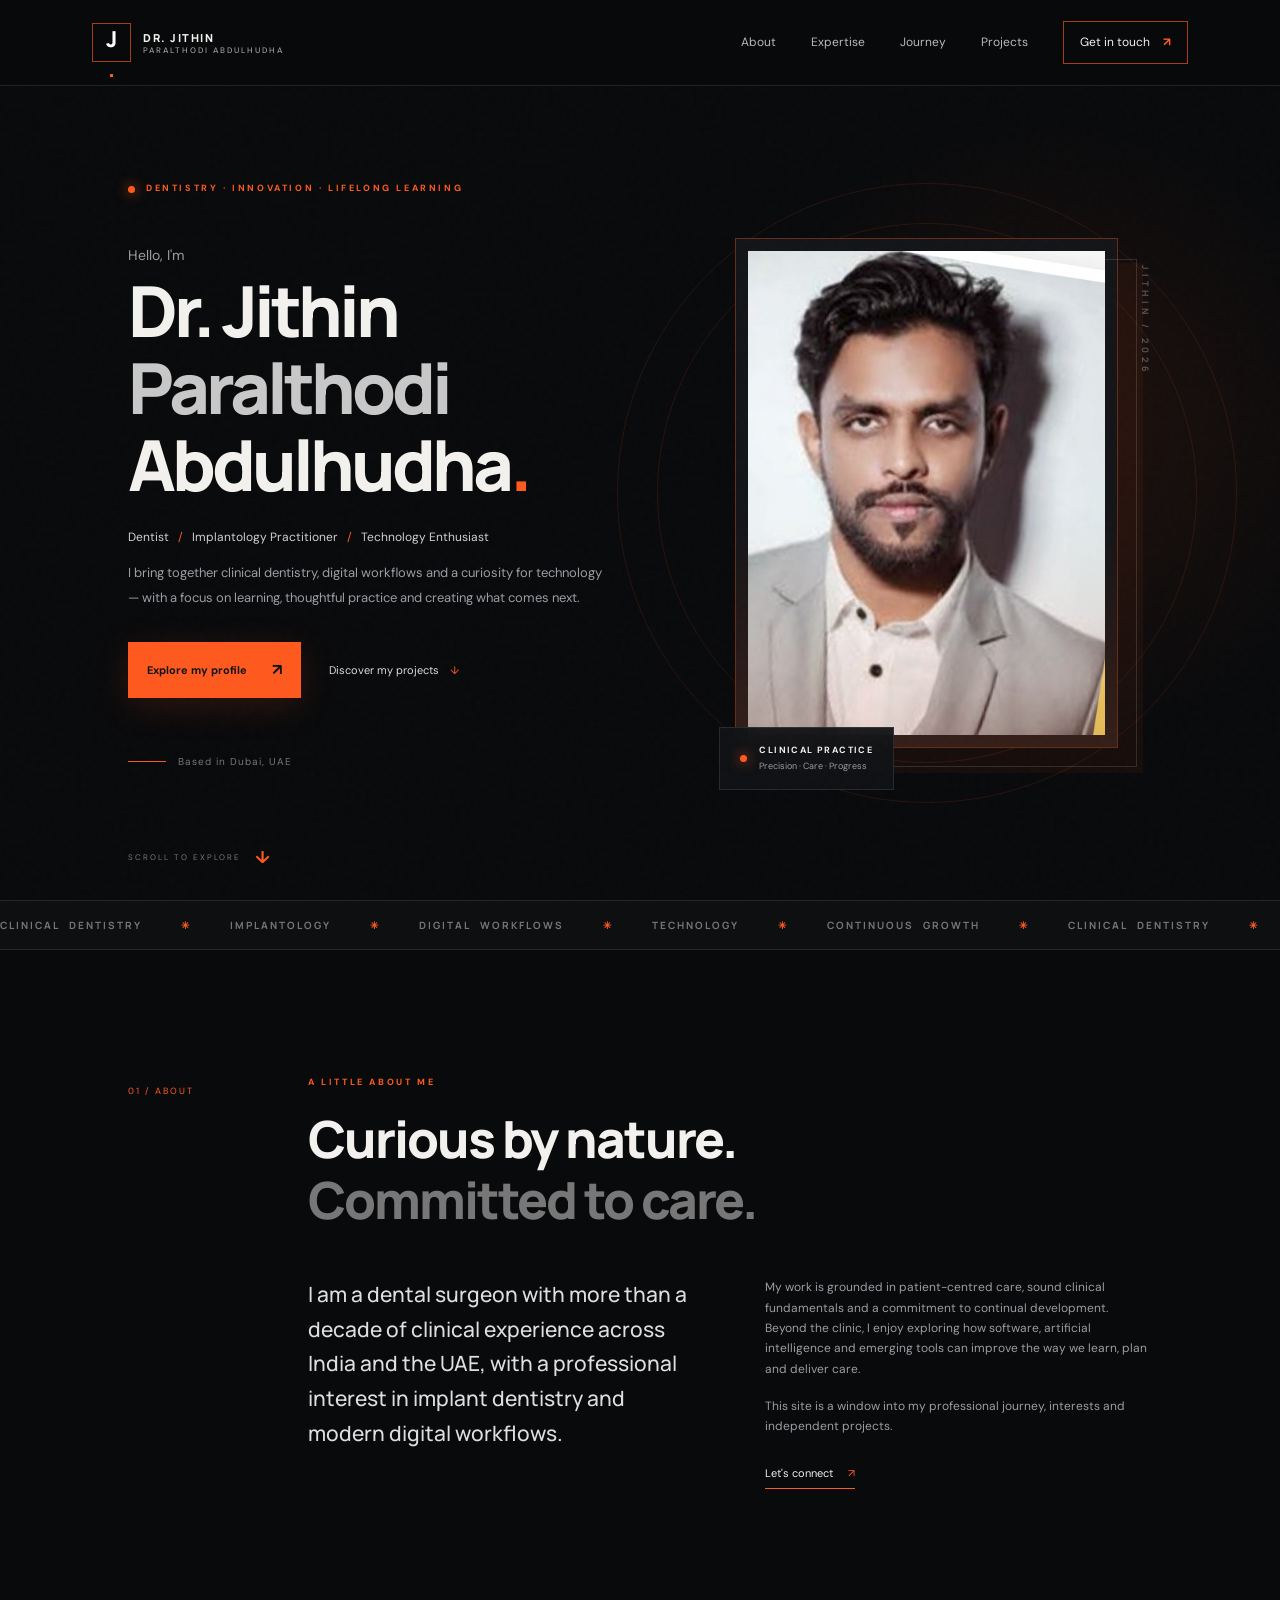
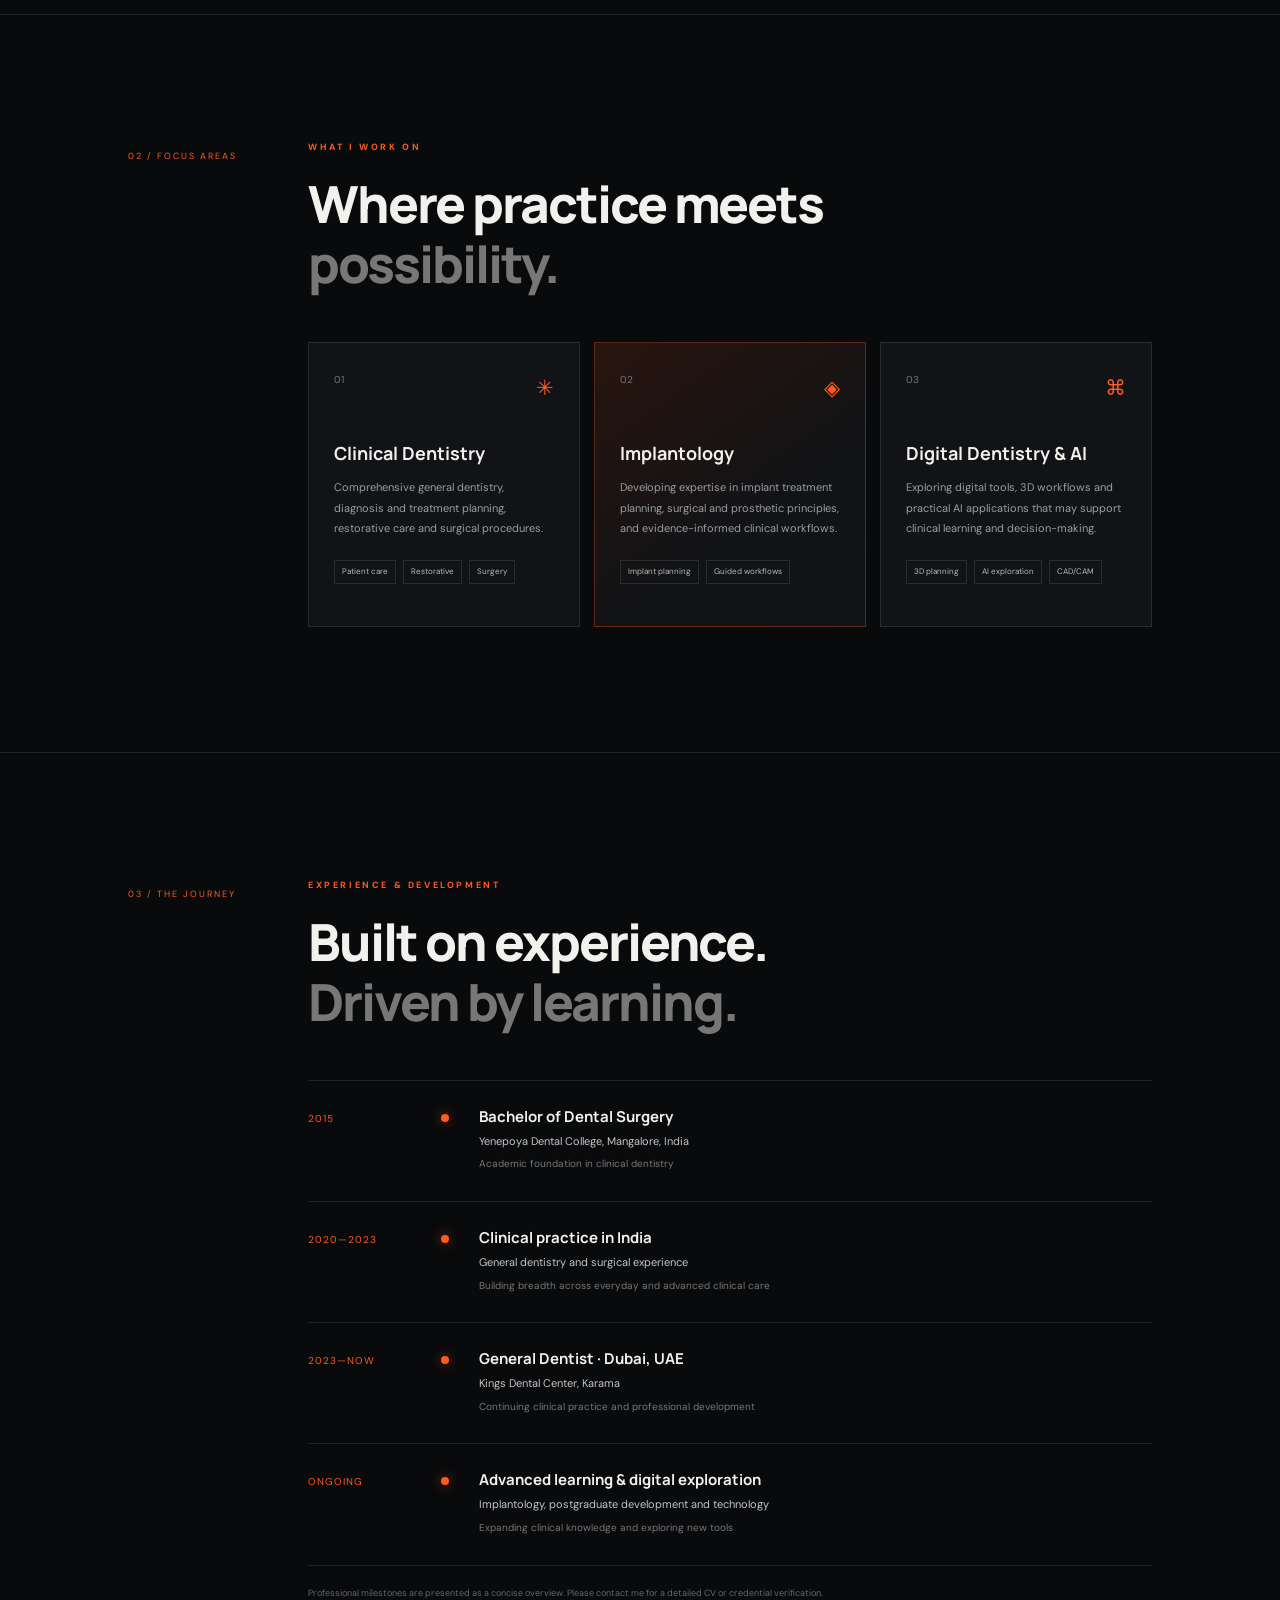
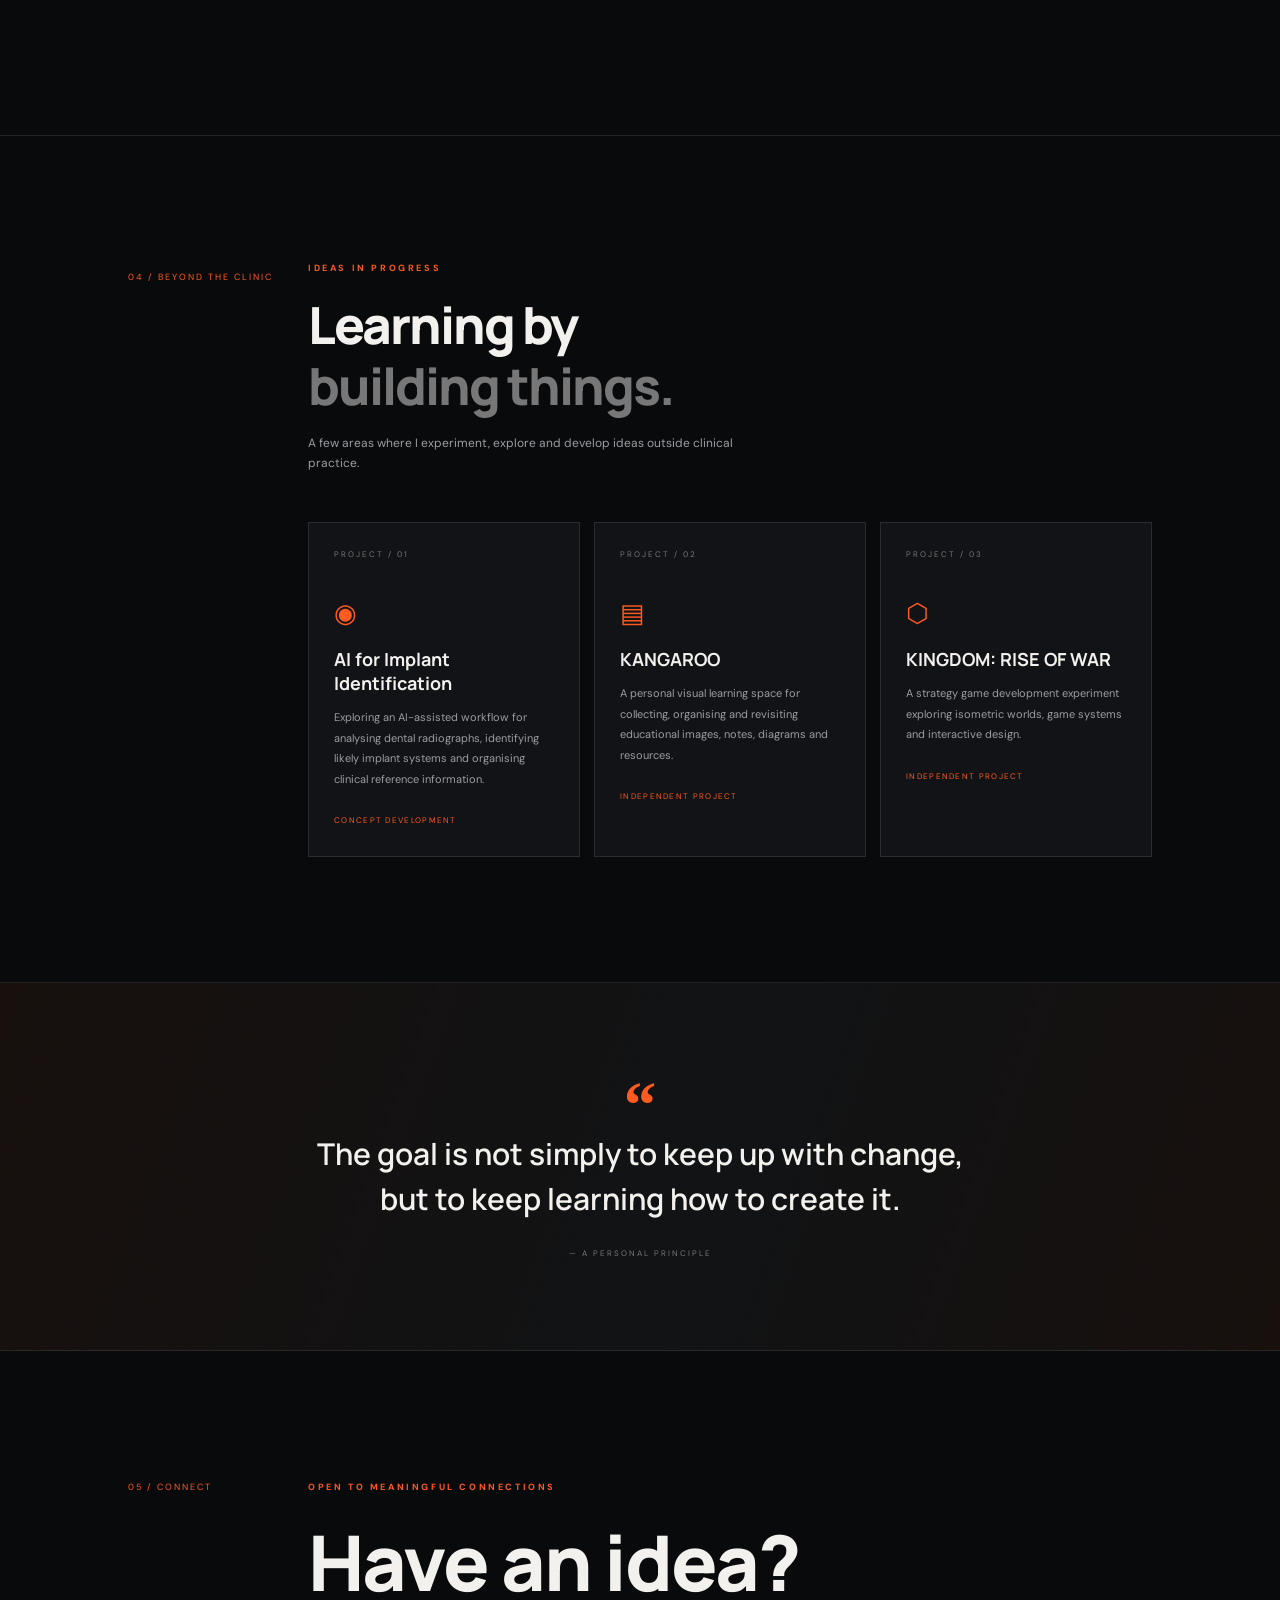
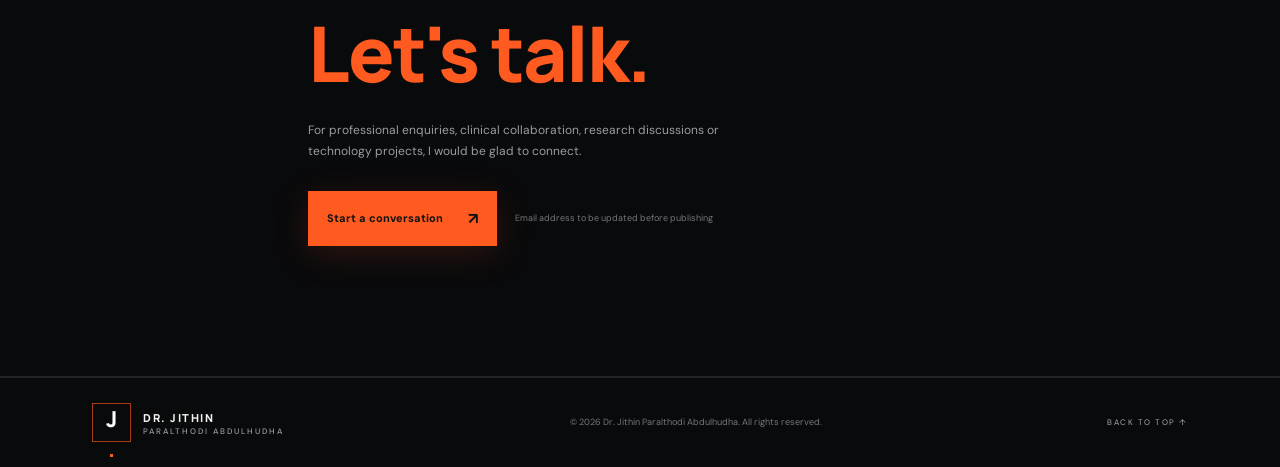
==== index.html @ 70eec8c8 "Initial DR J website" ====
<!doctype html>
<html lang="en">
<head>
  <meta charset="utf-8"><meta name="viewport" content="width=device-width, initial-scale=1">
  <meta name="theme-color" content="#090a0c">
  <meta name="description" content="The personal website of Dr. Jithin Paralthodi Abdulhudha — dentist, implantology practitioner and technology enthusiast.">
  <meta property="og:title" content="Dr. Jithin Paralthodi Abdulhudha">
  <meta property="og:description" content="Dentistry. Implantology. Technology. Continuous growth.">
  <meta property="og:type" content="website">
  <title>Dr. Jithin Paralthodi Abdulhudha | Dentist & Implantology</title>
  <link rel="icon" type="image/svg+xml" href="assets/favicon.svg">
  <link rel="preconnect" href="https://fonts.googleapis.com"><link rel="preconnect" href="https://fonts.gstatic.com" crossorigin>
  <link href="https://fonts.googleapis.com/css2?family=DM+Sans:wght@400;500;600;700&family=Manrope:wght@400;500;600;700;800&display=swap" rel="stylesheet">
  <link rel="stylesheet" href="styles.css">
</head>
<body>
  <div class="noise" aria-hidden="true"></div>
  <header class="site-header">
    <a class="brand" href="#home" aria-label="Dr Jithin home"><span class="brand-mark">J<span>.</span></span><span class="brand-name">DR. JITHIN <small>PARALTHODI ABDULHUDHA</small></span></a>
    <button class="menu-toggle" aria-label="Open navigation" aria-expanded="false"><span></span><span></span></button>
    <nav class="nav" aria-label="Main navigation">
      <a href="#about">About</a><a href="#expertise">Expertise</a><a href="#journey">Journey</a><a href="#projects">Projects</a><a class="nav-cta" href="#contact">Get in touch <b>↗</b></a>
    </nav>
  </header>
  <main>
    <section class="hero section-wrap" id="home">
      <div class="hero-copy">
        <div class="eyebrow"><span class="pulse"></span> DENTISTRY · INNOVATION · LIFELONG LEARNING</div>
        <p class="hero-kicker">Hello, I'm</p>
        <h1>Dr. Jithin<br><span>Paralthodi</span><br>Abdulhudha<span class="orange">.</span></h1>
        <p class="hero-role">Dentist <i>/</i> Implantology Practitioner <i>/</i> Technology Enthusiast</p>
        <p class="hero-intro">I bring together clinical dentistry, digital workflows and a curiosity for technology — with a focus on learning, thoughtful practice and creating what comes next.</p>
        <div class="hero-actions"><a class="button button-primary" href="#about">Explore my profile <span>↗</span></a><a class="text-link" href="#projects">Discover my projects <span>↓</span></a></div>
        <div class="hero-note"><span class="note-line"></span><span>Based in Dubai, UAE</span></div>
      </div>
      <div class="hero-visual">
        <div class="portrait-frame"><div class="portrait-glow"></div><img src="assets/dr-jithin-portrait.jpg" alt="Portrait of Dr. Jithin Paralthodi Abdulhudha" class="portrait"></div>
        <div class="portrait-label"><span class="label-dot"></span><div><strong>CLINICAL PRACTICE</strong><small>Precision · Care · Progress</small></div></div>
        <div class="vertical-word">JITHIN / 2026</div>
        <div class="orbit orbit-one"></div><div class="orbit orbit-two"></div>
      </div>
      <a class="scroll-cue" href="#about"><span>SCROLL TO EXPLORE</span><b>↓</b></a>
    </section>
    <div class="ticker" aria-hidden="true"><div>CLINICAL DENTISTRY <span>✳</span> IMPLANTOLOGY <span>✳</span> DIGITAL WORKFLOWS <span>✳</span> TECHNOLOGY <span>✳</span> CONTINUOUS GROWTH <span>✳</span> CLINICAL DENTISTRY <span>✳</span> IMPLANTOLOGY <span>✳</span></div></div>
    <section class="section section-wrap about" id="about">
      <div class="section-index">01 / ABOUT</div><div class="section-content">
        <div class="section-heading"><p class="eyebrow">A LITTLE ABOUT ME</p><h2>Curious by nature.<br><span>Committed to care.</span></h2></div>
        <div class="about-grid"><p class="lead">I am a dental surgeon with more than a decade of clinical experience across India and the UAE, with a professional interest in implant dentistry and modern digital workflows.</p><div class="about-detail"><p>My work is grounded in patient-centred care, sound clinical fundamentals and a commitment to continual development. Beyond the clinic, I enjoy exploring how software, artificial intelligence and emerging tools can improve the way we learn, plan and deliver care.</p><p>This site is a window into my professional journey, interests and independent projects.</p><a class="inline-link" href="#contact">Let's connect <span>↗</span></a></div></div>
      </div>
    </section>
    <section class="section section-wrap expertise" id="expertise">
      <div class="section-index">02 / FOCUS AREAS</div><div class="section-content"><div class="section-heading"><p class="eyebrow">WHAT I WORK ON</p><h2>Where practice meets<br><span>possibility.</span></h2></div>
        <div class="focus-grid">
          <article class="focus-card"><div class="card-top"><span>01</span><span class="card-icon">✳</span></div><h3>Clinical Dentistry</h3><p>Comprehensive general dentistry, diagnosis and treatment planning, restorative care and surgical procedures.</p><div class="card-tags"><span>Patient care</span><span>Restorative</span><span>Surgery</span></div></article>
          <article class="focus-card featured"><div class="card-top"><span>02</span><span class="card-icon">◈</span></div><h3>Implantology</h3><p>Developing expertise in implant treatment planning, surgical and prosthetic principles, and evidence-informed clinical workflows.</p><div class="card-tags"><span>Implant planning</span><span>Guided workflows</span></div></article>
          <article class="focus-card"><div class="card-top"><span>03</span><span class="card-icon">⌘</span></div><h3>Digital Dentistry & AI</h3><p>Exploring digital tools, 3D workflows and practical AI applications that may support clinical learning and decision-making.</p><div class="card-tags"><span>3D planning</span><span>AI exploration</span><span>CAD/CAM</span></div></article>
        </div>
      </div>
    </section>
    <section class="section section-wrap journey" id="journey">
      <div class="section-index">03 / THE JOURNEY</div><div class="section-content"><div class="section-heading"><p class="eyebrow">EXPERIENCE & DEVELOPMENT</p><h2>Built on experience.<br><span>Driven by learning.</span></h2></div>
        <div class="timeline">
          <div class="timeline-item"><div class="timeline-year">2015</div><div class="timeline-marker"></div><div class="timeline-copy"><h3>Bachelor of Dental Surgery</h3><p>Yenepoya Dental College, Mangalore, India</p><span>Academic foundation in clinical dentistry</span></div></div>
          <div class="timeline-item"><div class="timeline-year">2020—2023</div><div class="timeline-marker"></div><div class="timeline-copy"><h3>Clinical practice in India</h3><p>General dentistry and surgical experience</p><span>Building breadth across everyday and advanced clinical care</span></div></div>
          <div class="timeline-item"><div class="timeline-year">2023—NOW</div><div class="timeline-marker"></div><div class="timeline-copy"><h3>General Dentist · Dubai, UAE</h3><p>Kings Dental Center, Karama</p><span>Continuing clinical practice and professional development</span></div></div>
          <div class="timeline-item"><div class="timeline-year">ONGOING</div><div class="timeline-marker"></div><div class="timeline-copy"><h3>Advanced learning & digital exploration</h3><p>Implantology, postgraduate development and technology</p><span>Expanding clinical knowledge and exploring new tools</span></div></div>
        </div>
        <p class="timeline-note">Professional milestones are presented as a concise overview. Please contact me for a detailed CV or credential verification.</p>
      </div>
    </section>
    <section class="section section-wrap projects" id="projects">
      <div class="section-index">04 / BEYOND THE CLINIC</div><div class="section-content"><div class="section-heading"><p class="eyebrow">IDEAS IN PROGRESS</p><h2>Learning by<br><span>building things.</span></h2><p class="section-sub">A few areas where I experiment, explore and develop ideas outside clinical practice.</p></div>
        <div class="project-grid">
          <article class="project-card"><div class="project-number">PROJECT / 01</div><div class="project-symbol">◉</div><h3>AI for Implant Identification</h3><p>Exploring an AI-assisted workflow for analysing dental radiographs, identifying likely implant systems and organising clinical reference information.</p><span class="status">CONCEPT DEVELOPMENT</span></article>
          <article class="project-card"><div class="project-number">PROJECT / 02</div><div class="project-symbol">▤</div><h3>KANGAROO</h3><p>A personal visual learning space for collecting, organising and revisiting educational images, notes, diagrams and resources.</p><span class="status">INDEPENDENT PROJECT</span></article>
          <article class="project-card"><div class="project-number">PROJECT / 03</div><div class="project-symbol">⬡</div><h3>KINGDOM: RISE OF WAR</h3><p>A strategy game development experiment exploring isometric worlds, game systems and interactive design.</p><span class="status">INDEPENDENT PROJECT</span></article>
        </div>
      </div>
    </section>
    <section class="quote-band"><div class="quote-mark">“</div><p>The goal is not simply to keep up with change,<br>but to keep learning how to create it.</p><span>— A PERSONAL PRINCIPLE</span></section>
    <section class="section section-wrap contact" id="contact"><div class="section-index">05 / CONNECT</div><div class="section-content"><p class="eyebrow">OPEN TO MEANINGFUL CONNECTIONS</p><h2>Have an idea?<br><span>Let's talk.</span></h2><p class="contact-copy">For professional enquiries, clinical collaboration, research discussions or technology projects, I would be glad to connect.</p><div class="contact-actions"><a class="button button-primary" href="mailto:hello@example.com" id="email-link">Start a conversation <span>↗</span></a><span class="contact-hint">Email address to be updated before publishing</span></div></div></section>
  </main>
  <footer class="footer"><a class="brand" href="#home"><span class="brand-mark">J<span>.</span></span><span class="brand-name">DR. JITHIN <small>PARALTHODI ABDULHUDHA</small></span></a><p>© <span id="year"></span> Dr. Jithin Paralthodi Abdulhudha. All rights reserved.</p><a class="back-top" href="#home">BACK TO TOP ↑</a></footer>
  <script src="script.js"></script>
</body></html>
---- styles.css ----
:root{--bg:#090a0c;--panel:#111316;--panel2:#15181c;--text:#f3f1ed;--muted:#9b9da2;--orange:#ff5a1f;--orange2:#ff7a32;--line:rgba(255,255,255,.10);--font:'DM Sans',sans-serif;--display:'Manrope',sans-serif}*{box-sizing:border-box}html{scroll-behavior:smooth;scroll-padding-top:90px}body{margin:0;background:var(--bg);color:var(--text);font-family:var(--font);font-size:15px;line-height:1.7;overflow-x:hidden}.noise{position:fixed;inset:0;pointer-events:none;z-index:10;opacity:.035;background-image:url("data:image/svg+xml,%3Csvg viewBox='0 0 180 180' xmlns='http://www.w3.org/2000/svg'%3E%3Cfilter id='n'%3E%3CfeTurbulence type='fractalNoise' baseFrequency='.9' numOctaves='3' stitchTiles='stitch'/%3E%3C/filter%3E%3Crect width='100%25' height='100%25' filter='url(%23n)' opacity='.5'/%3E%3C/svg%3E")}.site-header{height:86px;display:flex;align-items:center;justify-content:space-between;padding:0 7.2%;border-bottom:1px solid var(--line);position:sticky;top:0;z-index:20;background:rgba(9,10,12,.88);backdrop-filter:blur(18px)}.brand{display:flex;align-items:center;gap:12px;text-decoration:none;color:var(--text)}.brand-mark{width:39px;height:39px;border:1px solid rgba(255,90,31,.65);display:grid;place-items:center;font:800 22px var(--display);color:#fff}.brand-mark span{color:var(--orange)}.brand-name{font:800 11px var(--display);letter-spacing:1.5px;line-height:1.4}.brand-name small{display:block;color:var(--muted);font:500 8px var(--font);letter-spacing:2px}.nav{display:flex;align-items:center;gap:35px}.nav a{color:#b9b9bb;text-decoration:none;font-size:12px;transition:.25s}.nav a:hover{color:var(--orange)}.nav .nav-cta{color:var(--text);border:1px solid rgba(255,90,31,.65);padding:10px 16px}.nav-cta b{color:var(--orange);margin-left:10px}.menu-toggle{display:none;background:none;border:0}.section-wrap{padding-left:10%;padding-right:10%}.hero{min-height:720px;height:calc(100vh - 86px);max-height:900px;display:grid;grid-template-columns:1.12fr .88fr;align-items:center;position:relative;overflow:hidden}.hero:before{content:"";position:absolute;width:650px;height:650px;border-radius:50%;background:radial-gradient(circle,rgba(255,90,31,.095),transparent 68%);right:-100px;top:20px;pointer-events:none}.hero-copy{position:relative;z-index:2;padding:50px 0 85px}.eyebrow{font-size:9px;letter-spacing:2.6px;color:var(--orange);font-weight:700}.hero .eyebrow{display:flex;align-items:center;gap:11px}.pulse,.label-dot{width:7px;height:7px;border-radius:50%;background:var(--orange);box-shadow:0 0 13px var(--orange)}.hero-kicker{font-size:14px;color:var(--muted);margin:47px 0 5px}.hero h1{font:800 clamp(43px,5.5vw,76px)/1.09 var(--display);letter-spacing:-4px;margin:0}.hero h1>span:not(.orange){color:#c8c8c8}.orange{color:var(--orange)}.hero-role{font-size:12px;color:#d1d1d1;margin:24px 0 14px}.hero-role i{font-style:normal;color:var(--orange);padding:0 6px}.hero-intro{color:var(--muted);max-width:475px;font-size:13px;line-height:1.9}.hero-actions{display:flex;align-items:center;gap:28px;margin-top:32px}.button{display:inline-flex;align-items:center;gap:25px;padding:14px 19px;text-decoration:none;font-size:11px;font-weight:700;transition:.25s}.button-primary{background:var(--orange);color:#111;box-shadow:0 8px 35px rgba(255,90,31,.15)}.button-primary:hover{background:#ff7848;transform:translateY(-3px);box-shadow:0 12px 40px rgba(255,90,31,.25)}.button span{font-size:16px}.text-link{color:#ddd;text-decoration:none;font-size:11px}.text-link span{color:var(--orange);margin-left:8px}.hero-note{display:flex;align-items:center;gap:12px;margin-top:55px;color:#777;font-size:10px;letter-spacing:1px}.note-line{width:38px;height:1px;background:var(--orange)}.hero-visual{height:100%;min-height:600px;display:flex;align-items:center;justify-content:center;position:relative}.portrait-frame{width:min(390px,85%);height:510px;position:relative;z-index:1;border:1px solid rgba(255,90,31,.35);padding:12px;background:#141518;box-shadow:25px 25px 0 rgba(255,90,31,.06)}.portrait-frame:before{content:"";position:absolute;inset:20px -20px -20px 20px;border:1px solid rgba(255,255,255,.13);z-index:-1}.portrait-glow{position:absolute;inset:0;background:linear-gradient(180deg,transparent 55%,rgba(255,90,31,.14));z-index:1;pointer-events:none}.portrait{width:100%;height:100%;object-fit:cover;object-position:center 28%;filter:saturate(.78) contrast(1.04)}.portrait-label{position:absolute;bottom:110px;left:4%;z-index:3;display:flex;gap:12px;align-items:center;padding:15px 20px;background:rgba(17,19,22,.93);border:1px solid var(--line);backdrop-filter:blur(10px)}.portrait-label strong,.portrait-label small{display:block}.portrait-label strong{font-size:9px;letter-spacing:1.4px}.portrait-label small{font-size:9px;color:var(--muted)}.vertical-word{position:absolute;right:0;top:22%;writing-mode:vertical-rl;color:#555;font:700 9px var(--display);letter-spacing:4px}.orbit{position:absolute;border:1px solid rgba(255,90,31,.12);border-radius:50%;pointer-events:none}.orbit-one{width:540px;height:540px}.orbit-two{width:620px;height:620px}.scroll-cue{position:absolute;bottom:28px;left:10%;display:flex;align-items:center;gap:14px;text-decoration:none;color:#777;font-size:8px;letter-spacing:2px}.scroll-cue b{color:var(--orange);font-size:17px}.ticker{overflow:hidden;border-top:1px solid var(--line);border-bottom:1px solid var(--line);padding:17px 0;background:#0d0f11;white-space:nowrap}.ticker div{font:700 10px var(--display);letter-spacing:2px;color:#777;word-spacing:5px;animation:marquee 34s linear infinite}.ticker span{color:var(--orange);padding:0 30px}@keyframes marquee{to{transform:translateX(-25%)}}.section{display:grid;grid-template-columns:180px 1fr;padding-top:125px;padding-bottom:125px;border-bottom:1px solid var(--line)}.section-index{font-size:9px;letter-spacing:2px;color:var(--orange);padding-top:9px}.section-heading{margin-bottom:48px}.section-heading .eyebrow{margin:0 0 18px}.section-heading h2,.contact h2{font:800 clamp(34px,4vw,54px)/1.18 var(--display);letter-spacing:-2px;margin:0}.section-heading h2 span,.contact h2 span{color:#777}.about-grid{display:grid;grid-template-columns:1fr 1fr;gap:70px}.lead{font:500 21px/1.65 var(--display);color:#dedede;margin:0;max-width:480px}.about-detail p{color:var(--muted);font-size:12px;margin:0 0 17px}.inline-link{display:inline-block;color:var(--text);text-decoration:none;font-size:11px;margin-top:10px;border-bottom:1px solid var(--orange);padding-bottom:5px}.inline-link span{color:var(--orange);margin-left:12px}.focus-grid{display:grid;grid-template-columns:repeat(3,1fr);gap:14px}.focus-card{padding:28px 25px 25px;background:var(--panel);border:1px solid var(--line);min-height:285px;transition:.3s}.focus-card:hover,.project-card:hover{transform:translateY(-6px);border-color:rgba(255,90,31,.5)}.focus-card.featured{background:linear-gradient(145deg,rgba(255,90,31,.13),var(--panel) 62%);border-color:rgba(255,90,31,.3)}.card-top{display:flex;justify-content:space-between;color:#74777c;font-size:10px}.card-icon{color:var(--orange);font-size:21px}.focus-card h3,.project-card h3{font:700 18px var(--display);margin:35px 0 12px}.focus-card p,.project-card p{font-size:11px;color:var(--muted);line-height:1.85}.card-tags{display:flex;flex-wrap:wrap;gap:7px;margin-top:22px}.card-tags span{font-size:8px;color:#b9b9b9;border:1px solid var(--line);padding:4px 7px}.timeline{border-top:1px solid var(--line)}.timeline-item{display:grid;grid-template-columns:115px 20px 1fr;gap:18px;padding:25px 0;border-bottom:1px solid var(--line)}.timeline-year{font-size:10px;letter-spacing:1px;color:var(--orange);padding-top:4px}.timeline-marker{width:8px;height:8px;border-radius:50%;background:var(--orange);margin-top:8px;box-shadow:0 0 12px rgba(255,90,31,.55)}.timeline-copy h3{font:700 15px var(--display);margin:0 0 5px}.timeline-copy p{font-size:11px;color:#c5c5c5;margin:0}.timeline-copy span{font-size:10px;color:#777}.timeline-note{font-size:9px;color:#666;margin-top:20px}.section-sub{font-size:12px;color:var(--muted);max-width:440px;margin-top:18px}.project-grid{display:grid;grid-template-columns:repeat(3,1fr);gap:14px}.project-card{background:var(--panel);border:1px solid var(--line);padding:25px;min-height:285px;position:relative;transition:.3s}.project-number{font-size:8px;letter-spacing:2px;color:#777}.project-symbol{font-size:26px;color:var(--orange);margin-top:30px}.project-card h3{margin:12px 0}.status{display:inline-block;color:var(--orange);font-size:8px;letter-spacing:1.3px;margin-top:14px}.quote-band{padding:85px 10%;text-align:center;background:linear-gradient(110deg,#17100d,#111315 55%,#17100d);border-bottom:1px solid var(--line)}.quote-mark{font:800 65px Georgia;color:var(--orange);height:45px}.quote-band p{font:600 clamp(20px,3vw,30px)/1.5 var(--display);margin:18px 0}.quote-band span{font-size:8px;letter-spacing:2px;color:#777}.contact{padding-top:120px;padding-bottom:130px}.contact h2{font-size:clamp(48px,6vw,78px);margin:22px 0}.contact h2 span{color:var(--orange)}.contact-copy{font-size:12px;color:var(--muted);max-width:430px}.contact-actions{display:flex;align-items:center;gap:18px;margin-top:30px}.contact-hint{font-size:9px;color:#777}.footer{display:flex;align-items:center;justify-content:space-between;padding:25px 7.2%;border-top:1px solid var(--line)}.footer p{font-size:9px;color:#777}.back-top{font-size:8px;letter-spacing:1.5px;color:#aaa;text-decoration:none}.back-top:hover{color:var(--orange)}.reveal{opacity:0;transform:translateY(22px);transition:opacity .7s ease,transform .7s ease}.reveal.visible{opacity:1;transform:none}
@media(max-width:900px){.site-header{padding:0 5%;height:75px}.section-wrap{padding-left:7%;padding-right:7%}.hero{height:auto;min-height:700px;grid-template-columns:1fr  .8fr}.hero h1{font-size:clamp(42px,6vw,62px)}.portrait-frame{height:430px}.portrait-label{bottom:105px;left:-5%}.nav{gap:18px}.section{grid-template-columns:125px 1fr}.focus-card,.project-card{padding:20px}.scroll-cue{left:7%}}
@media(max-width:650px){.site-header{height:68px}.brand-mark{width:34px;height:34px}.menu-toggle{display:flex;flex-direction:column;gap:6px;padding:10px}.menu-toggle span{width:23px;height:1px;background:var(--text);display:block}.nav{display:none;position:absolute;top:68px;left:0;right:0;padding:22px 7%;background:#0d0f11;border-bottom:1px solid var(--line);flex-direction:column;align-items:stretch;gap:0}.nav.open{display:flex}.nav a{padding:13px 0;border-bottom:1px solid var(--line)}.nav .nav-cta{padding:13px 12px;margin-top:12px;border:1px solid rgba(255,90,31,.5)}.hero{display:flex;flex-direction:column;align-items:stretch;min-height:0;height:auto;padding-top:65px;padding-bottom:65px}.hero-copy{padding:0}.hero-kicker{margin-top:35px}.hero h1{font-size:clamp(45px,13vw,66px);letter-spacing:-3px}.hero-intro{max-width:100%}.hero-actions{gap:18px;flex-wrap:wrap}.hero-note{margin-top:32px}.hero-visual{min-height:490px;margin-top:25px}.portrait-frame{width:75%;height:430px}.portrait-label{left:2%;bottom:45px}.vertical-word{right:5%;top:18%}.orbit-one{width:410px;height:410px}.orbit-two{width:470px;height:470px}.scroll-cue{display:none}.section{display:block;padding-top:80px;padding-bottom:80px}.section-index{margin-bottom:35px}.section-heading{margin-bottom:32px}.section-heading h2{font-size:39px}.about-grid{grid-template-columns:1fr;gap:25px}.lead{font-size:18px}.focus-grid,.project-grid{grid-template-columns:1fr}.focus-card,.project-card{min-height:0;padding:25px}.focus-card h3{margin-top:22px}.timeline-item{grid-template-columns:82px 12px 1fr;gap:12px}.timeline-copy h3{font-size:13px}.quote-band{padding:65px 7%}.contact{padding-top:85px;padding-bottom:90px}.contact-actions{align-items:flex-start;flex-direction:column}.footer{padding:22px 6%;flex-wrap:wrap;gap:16px}.footer p{order:3;width:100%;margin:0}.brand-name{font-size:10px}}
@media(prefers-reduced-motion:reduce){html{scroll-behavior:auto}*,*:before,*:after{animation-duration:.01ms!important;animation-iteration-count:1!important;transition-duration:.01ms!important}}
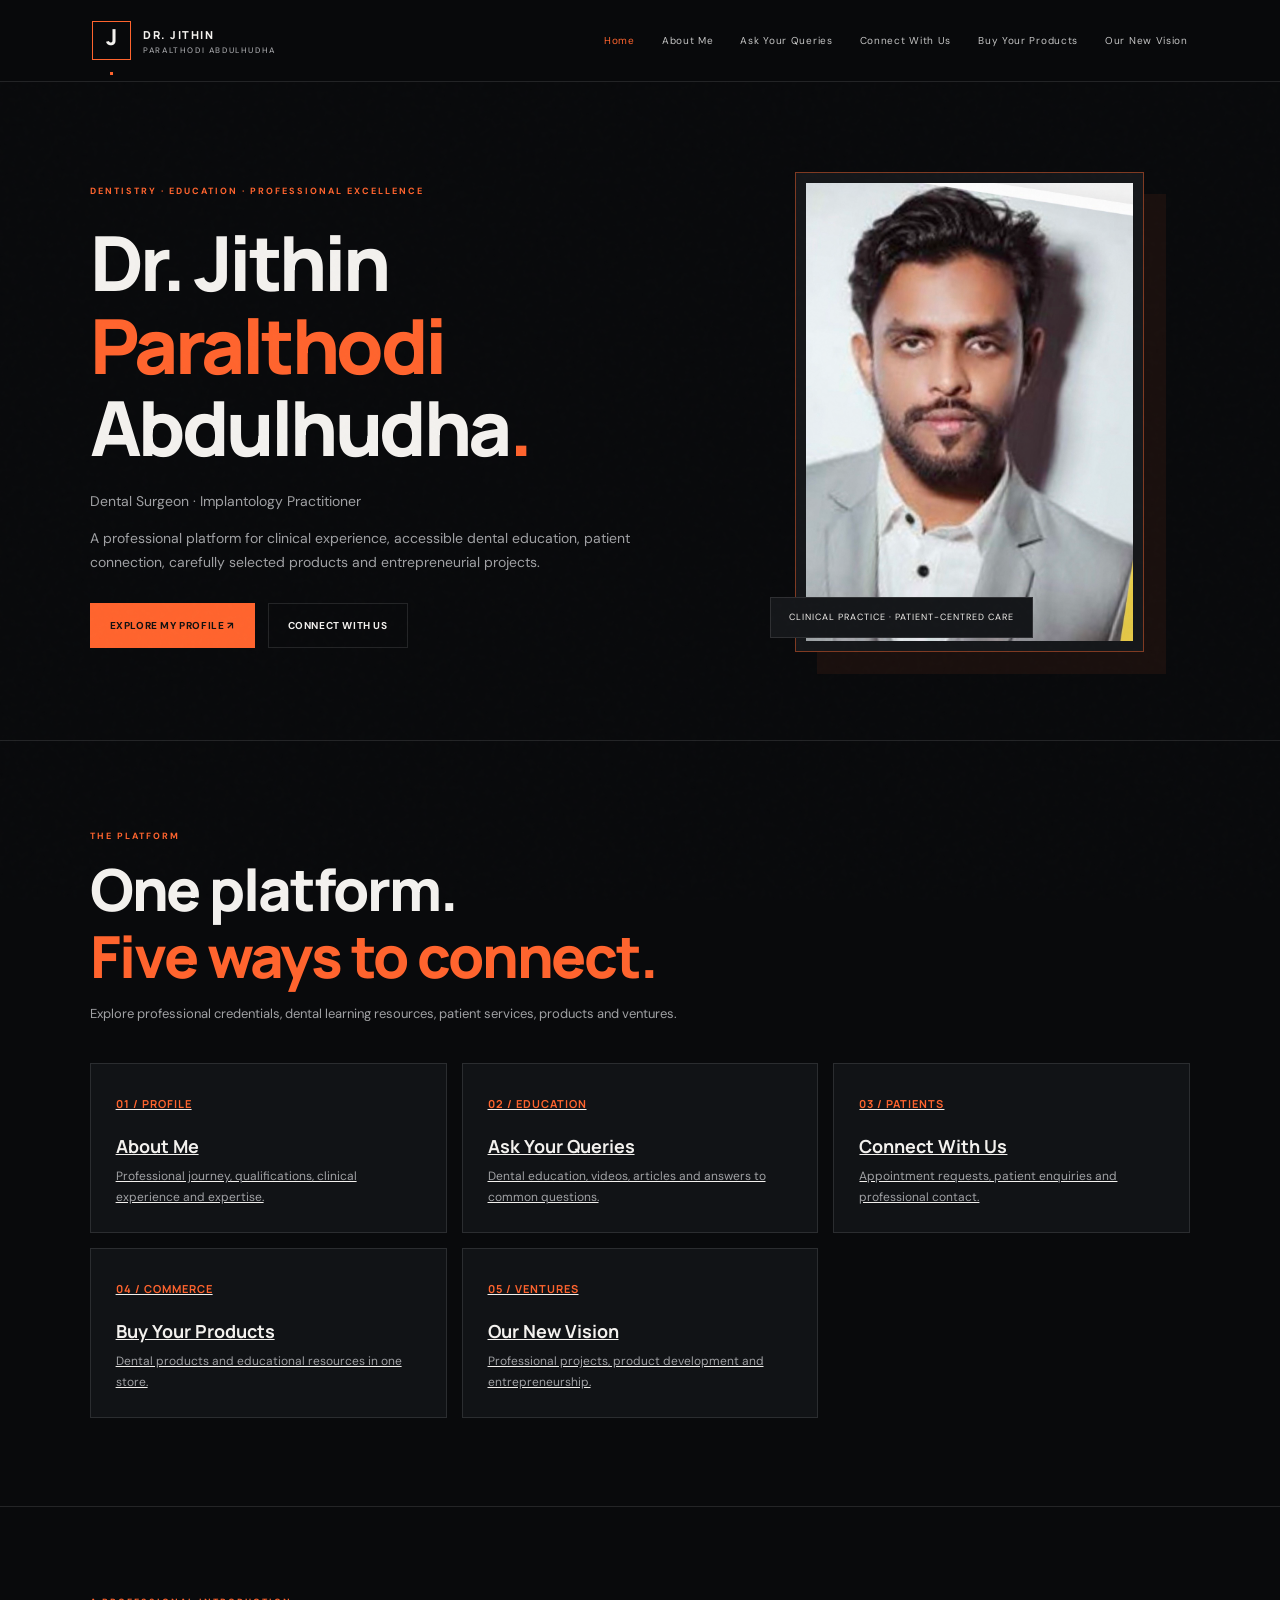
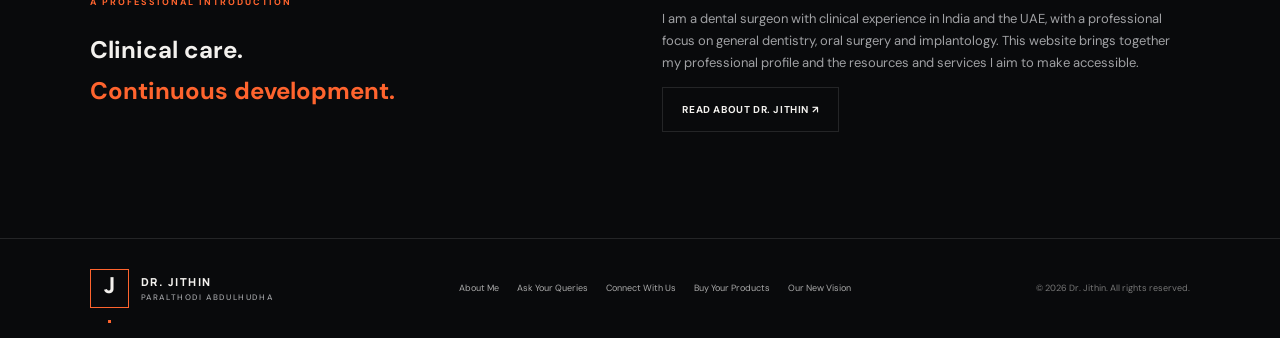
==== commit 5d0cea6e: "Build complete PROJECT DR J website" ====
--- a/index.html
+++ b/index.html
@@ -1,85 +1 @@
-<!doctype html>
-<html lang="en">
-<head>
-  <meta charset="utf-8"><meta name="viewport" content="width=device-width, initial-scale=1">
-  <meta name="theme-color" content="#090a0c">
-  <meta name="description" content="The personal website of Dr. Jithin Paralthodi Abdulhudha — dentist, implantology practitioner and technology enthusiast.">
-  <meta property="og:title" content="Dr. Jithin Paralthodi Abdulhudha">
-  <meta property="og:description" content="Dentistry. Implantology. Technology. Continuous growth.">
-  <meta property="og:type" content="website">
-  <title>Dr. Jithin Paralthodi Abdulhudha | Dentist & Implantology</title>
-  <link rel="icon" type="image/svg+xml" href="assets/favicon.svg">
-  <link rel="preconnect" href="https://fonts.googleapis.com"><link rel="preconnect" href="https://fonts.gstatic.com" crossorigin>
-  <link href="https://fonts.googleapis.com/css2?family=DM+Sans:wght@400;500;600;700&family=Manrope:wght@400;500;600;700;800&display=swap" rel="stylesheet">
-  <link rel="stylesheet" href="styles.css">
-</head>
-<body>
-  <div class="noise" aria-hidden="true"></div>
-  <header class="site-header">
-    <a class="brand" href="#home" aria-label="Dr Jithin home"><span class="brand-mark">J<span>.</span></span><span class="brand-name">DR. JITHIN <small>PARALTHODI ABDULHUDHA</small></span></a>
-    <button class="menu-toggle" aria-label="Open navigation" aria-expanded="false"><span></span><span></span></button>
-    <nav class="nav" aria-label="Main navigation">
-      <a href="#about">About</a><a href="#expertise">Expertise</a><a href="#journey">Journey</a><a href="#projects">Projects</a><a class="nav-cta" href="#contact">Get in touch <b>↗</b></a>
-    </nav>
-  </header>
-  <main>
-    <section class="hero section-wrap" id="home">
-      <div class="hero-copy">
-        <div class="eyebrow"><span class="pulse"></span> DENTISTRY · INNOVATION · LIFELONG LEARNING</div>
-        <p class="hero-kicker">Hello, I'm</p>
-        <h1>Dr. Jithin<br><span>Paralthodi</span><br>Abdulhudha<span class="orange">.</span></h1>
-        <p class="hero-role">Dentist <i>/</i> Implantology Practitioner <i>/</i> Technology Enthusiast</p>
-        <p class="hero-intro">I bring together clinical dentistry, digital workflows and a curiosity for technology — with a focus on learning, thoughtful practice and creating what comes next.</p>
-        <div class="hero-actions"><a class="button button-primary" href="#about">Explore my profile <span>↗</span></a><a class="text-link" href="#projects">Discover my projects <span>↓</span></a></div>
-        <div class="hero-note"><span class="note-line"></span><span>Based in Dubai, UAE</span></div>
-      </div>
-      <div class="hero-visual">
-        <div class="portrait-frame"><div class="portrait-glow"></div><img src="assets/dr-jithin-portrait.jpg" alt="Portrait of Dr. Jithin Paralthodi Abdulhudha" class="portrait"></div>
-        <div class="portrait-label"><span class="label-dot"></span><div><strong>CLINICAL PRACTICE</strong><small>Precision · Care · Progress</small></div></div>
-        <div class="vertical-word">JITHIN / 2026</div>
-        <div class="orbit orbit-one"></div><div class="orbit orbit-two"></div>
-      </div>
-      <a class="scroll-cue" href="#about"><span>SCROLL TO EXPLORE</span><b>↓</b></a>
-    </section>
-    <div class="ticker" aria-hidden="true"><div>CLINICAL DENTISTRY <span>✳</span> IMPLANTOLOGY <span>✳</span> DIGITAL WORKFLOWS <span>✳</span> TECHNOLOGY <span>✳</span> CONTINUOUS GROWTH <span>✳</span> CLINICAL DENTISTRY <span>✳</span> IMPLANTOLOGY <span>✳</span></div></div>
-    <section class="section section-wrap about" id="about">
-      <div class="section-index">01 / ABOUT</div><div class="section-content">
-        <div class="section-heading"><p class="eyebrow">A LITTLE ABOUT ME</p><h2>Curious by nature.<br><span>Committed to care.</span></h2></div>
-        <div class="about-grid"><p class="lead">I am a dental surgeon with more than a decade of clinical experience across India and the UAE, with a professional interest in implant dentistry and modern digital workflows.</p><div class="about-detail"><p>My work is grounded in patient-centred care, sound clinical fundamentals and a commitment to continual development. Beyond the clinic, I enjoy exploring how software, artificial intelligence and emerging tools can improve the way we learn, plan and deliver care.</p><p>This site is a window into my professional journey, interests and independent projects.</p><a class="inline-link" href="#contact">Let's connect <span>↗</span></a></div></div>
-      </div>
-    </section>
-    <section class="section section-wrap expertise" id="expertise">
-      <div class="section-index">02 / FOCUS AREAS</div><div class="section-content"><div class="section-heading"><p class="eyebrow">WHAT I WORK ON</p><h2>Where practice meets<br><span>possibility.</span></h2></div>
-        <div class="focus-grid">
-          <article class="focus-card"><div class="card-top"><span>01</span><span class="card-icon">✳</span></div><h3>Clinical Dentistry</h3><p>Comprehensive general dentistry, diagnosis and treatment planning, restorative care and surgical procedures.</p><div class="card-tags"><span>Patient care</span><span>Restorative</span><span>Surgery</span></div></article>
-          <article class="focus-card featured"><div class="card-top"><span>02</span><span class="card-icon">◈</span></div><h3>Implantology</h3><p>Developing expertise in implant treatment planning, surgical and prosthetic principles, and evidence-informed clinical workflows.</p><div class="card-tags"><span>Implant planning</span><span>Guided workflows</span></div></article>
-          <article class="focus-card"><div class="card-top"><span>03</span><span class="card-icon">⌘</span></div><h3>Digital Dentistry & AI</h3><p>Exploring digital tools, 3D workflows and practical AI applications that may support clinical learning and decision-making.</p><div class="card-tags"><span>3D planning</span><span>AI exploration</span><span>CAD/CAM</span></div></article>
-        </div>
-      </div>
-    </section>
-    <section class="section section-wrap journey" id="journey">
-      <div class="section-index">03 / THE JOURNEY</div><div class="section-content"><div class="section-heading"><p class="eyebrow">EXPERIENCE & DEVELOPMENT</p><h2>Built on experience.<br><span>Driven by learning.</span></h2></div>
-        <div class="timeline">
-          <div class="timeline-item"><div class="timeline-year">2015</div><div class="timeline-marker"></div><div class="timeline-copy"><h3>Bachelor of Dental Surgery</h3><p>Yenepoya Dental College, Mangalore, India</p><span>Academic foundation in clinical dentistry</span></div></div>
-          <div class="timeline-item"><div class="timeline-year">2020—2023</div><div class="timeline-marker"></div><div class="timeline-copy"><h3>Clinical practice in India</h3><p>General dentistry and surgical experience</p><span>Building breadth across everyday and advanced clinical care</span></div></div>
-          <div class="timeline-item"><div class="timeline-year">2023—NOW</div><div class="timeline-marker"></div><div class="timeline-copy"><h3>General Dentist · Dubai, UAE</h3><p>Kings Dental Center, Karama</p><span>Continuing clinical practice and professional development</span></div></div>
-          <div class="timeline-item"><div class="timeline-year">ONGOING</div><div class="timeline-marker"></div><div class="timeline-copy"><h3>Advanced learning & digital exploration</h3><p>Implantology, postgraduate development and technology</p><span>Expanding clinical knowledge and exploring new tools</span></div></div>
-        </div>
-        <p class="timeline-note">Professional milestones are presented as a concise overview. Please contact me for a detailed CV or credential verification.</p>
-      </div>
-    </section>
-    <section class="section section-wrap projects" id="projects">
-      <div class="section-index">04 / BEYOND THE CLINIC</div><div class="section-content"><div class="section-heading"><p class="eyebrow">IDEAS IN PROGRESS</p><h2>Learning by<br><span>building things.</span></h2><p class="section-sub">A few areas where I experiment, explore and develop ideas outside clinical practice.</p></div>
-        <div class="project-grid">
-          <article class="project-card"><div class="project-number">PROJECT / 01</div><div class="project-symbol">◉</div><h3>AI for Implant Identification</h3><p>Exploring an AI-assisted workflow for analysing dental radiographs, identifying likely implant systems and organising clinical reference information.</p><span class="status">CONCEPT DEVELOPMENT</span></article>
-          <article class="project-card"><div class="project-number">PROJECT / 02</div><div class="project-symbol">▤</div><h3>KANGAROO</h3><p>A personal visual learning space for collecting, organising and revisiting educational images, notes, diagrams and resources.</p><span class="status">INDEPENDENT PROJECT</span></article>
-          <article class="project-card"><div class="project-number">PROJECT / 03</div><div class="project-symbol">⬡</div><h3>KINGDOM: RISE OF WAR</h3><p>A strategy game development experiment exploring isometric worlds, game systems and interactive design.</p><span class="status">INDEPENDENT PROJECT</span></article>
-        </div>
-      </div>
-    </section>
-    <section class="quote-band"><div class="quote-mark">“</div><p>The goal is not simply to keep up with change,<br>but to keep learning how to create it.</p><span>— A PERSONAL PRINCIPLE</span></section>
-    <section class="section section-wrap contact" id="contact"><div class="section-index">05 / CONNECT</div><div class="section-content"><p class="eyebrow">OPEN TO MEANINGFUL CONNECTIONS</p><h2>Have an idea?<br><span>Let's talk.</span></h2><p class="contact-copy">For professional enquiries, clinical collaboration, research discussions or technology projects, I would be glad to connect.</p><div class="contact-actions"><a class="button button-primary" href="mailto:hello@example.com" id="email-link">Start a conversation <span>↗</span></a><span class="contact-hint">Email address to be updated before publishing</span></div></div></section>
-  </main>
-  <footer class="footer"><a class="brand" href="#home"><span class="brand-mark">J<span>.</span></span><span class="brand-name">DR. JITHIN <small>PARALTHODI ABDULHUDHA</small></span></a><p>© <span id="year"></span> Dr. Jithin Paralthodi Abdulhudha. All rights reserved.</p><a class="back-top" href="#home">BACK TO TOP ↑</a></footer>
-  <script src="script.js"></script>
-</body></html>
+<!doctype html><html lang="en"><head><meta charset="utf-8"><meta name="viewport" content="width=device-width,initial-scale=1"><meta name="theme-color" content="#090a0c"><meta name="description" content="Professional profile, dental education, patient connection, products and ventures."><meta property="og:title" content="Home | Dr. Jithin"><meta property="og:description" content="Professional profile, dental education, patient connection, products and ventures."><title>Home | Dr. Jithin Paralthodi Abdulhudha</title><link rel="icon" href="assets/favicon.svg"><link rel="stylesheet" href="styles.css"></head><body><div class="noise"></div><header class="site-header"><a class="brand" href="index.html"><span class="brand-mark">J<span>.</span></span><span class="brand-name">DR. JITHIN<small>PARALTHODI ABDULHUDHA</small></span></a><button class="menu-toggle" aria-label="Toggle navigation" aria-expanded="false">☰</button><nav class="nav"><a href="index.html" class="active">Home</a><a href="about.html" class="">About Me</a><a href="queries.html" class="">Ask Your Queries</a><a href="connect.html" class="">Connect With Us</a><a href="store.html" class="">Buy Your Products</a><a href="vision.html" class="">Our New Vision</a></nav></header><main><section class="hero wrap"><div><div class="eyebrow">DENTISTRY · EDUCATION · PROFESSIONAL EXCELLENCE</div><h1>Dr. Jithin<br><span>Paralthodi</span><br>Abdulhudha<span>.</span></h1><p>Dental Surgeon · Implantology Practitioner</p><p>A professional platform for clinical experience, accessible dental education, patient connection, carefully selected products and entrepreneurial projects.</p><div class="actions"><a class="btn primary" href="about.html">EXPLORE MY PROFILE ↗</a><a class="btn" href="connect.html">CONNECT WITH US</a></div></div><div class="hero-media"><img src="assets/dr-jithin-portrait.jpg" alt="Dr. Jithin Paralthodi Abdulhudha"><div class="media-caption">CLINICAL PRACTICE · PATIENT-CENTRED CARE</div></div></section><section class="section"><div class="wrap"><div class="section-head"><div class="eyebrow">THE PLATFORM</div><h2>One platform.<br><span>Five ways to connect.</span></h2><p>Explore professional credentials, dental learning resources, patient services, products and ventures.</p></div><div class="grid"><a class="card" href="about.html"><span class="num">01 / PROFILE</span><h3>About Me</h3><p>Professional journey, qualifications, clinical experience and expertise.</p></a><a class="card" href="queries.html"><span class="num">02 / EDUCATION</span><h3>Ask Your Queries</h3><p>Dental education, videos, articles and answers to common questions.</p></a><a class="card" href="connect.html"><span class="num">03 / PATIENTS</span><h3>Connect With Us</h3><p>Appointment requests, patient enquiries and professional contact.</p></a><a class="card" href="store.html"><span class="num">04 / COMMERCE</span><h3>Buy Your Products</h3><p>Dental products and educational resources in one store.</p></a><a class="card" href="vision.html"><span class="num">05 / VENTURES</span><h3>Our New Vision</h3><p>Professional projects, product development and entrepreneurship.</p></a></div></div></section><section class="section"><div class="wrap two-col"><div><div class="eyebrow">A PROFESSIONAL INTRODUCTION</div><h2 class="section-head">Clinical care.<br><span style="color:var(--orange)">Continuous development.</span></h2></div><div><p class="muted">I am a dental surgeon with clinical experience in India and the UAE, with a professional focus on general dentistry, oral surgery and implantology. This website brings together my professional profile and the resources and services I aim to make accessible.</p><a class="btn" href="about.html">READ ABOUT DR. JITHIN ↗</a></div></div></section></main><footer class="footer"><a class="brand" href="index.html"><span class="brand-mark">J<span>.</span></span><span class="brand-name">DR. JITHIN<small>PARALTHODI ABDULHUDHA</small></span></a><div class="footer-links"><a href="about.html">About Me</a><a href="queries.html">Ask Your Queries</a><a href="connect.html">Connect With Us</a><a href="store.html">Buy Your Products</a><a href="vision.html">Our New Vision</a></div><p>© <span data-year></span> Dr. Jithin. All rights reserved.</p></footer><script src="script.js"></script></body></html>
--- a/styles.css
+++ b/styles.css
@@ -1,4 +1,2 @@
-:root{--bg:#090a0c;--panel:#111316;--panel2:#15181c;--text:#f3f1ed;--muted:#9b9da2;--orange:#ff5a1f;--orange2:#ff7a32;--line:rgba(255,255,255,.10);--font:'DM Sans',sans-serif;--display:'Manrope',sans-serif}*{box-sizing:border-box}html{scroll-behavior:smooth;scroll-padding-top:90px}body{margin:0;background:var(--bg);color:var(--text);font-family:var(--font);font-size:15px;line-height:1.7;overflow-x:hidden}.noise{position:fixed;inset:0;pointer-events:none;z-index:10;opacity:.035;background-image:url("data:image/svg+xml,%3Csvg viewBox='0 0 180 180' xmlns='http://www.w3.org/2000/svg'%3E%3Cfilter id='n'%3E%3CfeTurbulence type='fractalNoise' baseFrequency='.9' numOctaves='3' stitchTiles='stitch'/%3E%3C/filter%3E%3Crect width='100%25' height='100%25' filter='url(%23n)' opacity='.5'/%3E%3C/svg%3E")}.site-header{height:86px;display:flex;align-items:center;justify-content:space-between;padding:0 7.2%;border-bottom:1px solid var(--line);position:sticky;top:0;z-index:20;background:rgba(9,10,12,.88);backdrop-filter:blur(18px)}.brand{display:flex;align-items:center;gap:12px;text-decoration:none;color:var(--text)}.brand-mark{width:39px;height:39px;border:1px solid rgba(255,90,31,.65);display:grid;place-items:center;font:800 22px var(--display);color:#fff}.brand-mark span{color:var(--orange)}.brand-name{font:800 11px var(--display);letter-spacing:1.5px;line-height:1.4}.brand-name small{display:block;color:var(--muted);font:500 8px var(--font);letter-spacing:2px}.nav{display:flex;align-items:center;gap:35px}.nav a{color:#b9b9bb;text-decoration:none;font-size:12px;transition:.25s}.nav a:hover{color:var(--orange)}.nav .nav-cta{color:var(--text);border:1px solid rgba(255,90,31,.65);padding:10px 16px}.nav-cta b{color:var(--orange);margin-left:10px}.menu-toggle{display:none;background:none;border:0}.section-wrap{padding-left:10%;padding-right:10%}.hero{min-height:720px;height:calc(100vh - 86px);max-height:900px;display:grid;grid-template-columns:1.12fr .88fr;align-items:center;position:relative;overflow:hidden}.hero:before{content:"";position:absolute;width:650px;height:650px;border-radius:50%;background:radial-gradient(circle,rgba(255,90,31,.095),transparent 68%);right:-100px;top:20px;pointer-events:none}.hero-copy{position:relative;z-index:2;padding:50px 0 85px}.eyebrow{font-size:9px;letter-spacing:2.6px;color:var(--orange);font-weight:700}.hero .eyebrow{display:flex;align-items:center;gap:11px}.pulse,.label-dot{width:7px;height:7px;border-radius:50%;background:var(--orange);box-shadow:0 0 13px var(--orange)}.hero-kicker{font-size:14px;color:var(--muted);margin:47px 0 5px}.hero h1{font:800 clamp(43px,5.5vw,76px)/1.09 var(--display);letter-spacing:-4px;margin:0}.hero h1>span:not(.orange){color:#c8c8c8}.orange{color:var(--orange)}.hero-role{font-size:12px;color:#d1d1d1;margin:24px 0 14px}.hero-role i{font-style:normal;color:var(--orange);padding:0 6px}.hero-intro{color:var(--muted);max-width:475px;font-size:13px;line-height:1.9}.hero-actions{display:flex;align-items:center;gap:28px;margin-top:32px}.button{display:inline-flex;align-items:center;gap:25px;padding:14px 19px;text-decoration:none;font-size:11px;font-weight:700;transition:.25s}.button-primary{background:var(--orange);color:#111;box-shadow:0 8px 35px rgba(255,90,31,.15)}.button-primary:hover{background:#ff7848;transform:translateY(-3px);box-shadow:0 12px 40px rgba(255,90,31,.25)}.button span{font-size:16px}.text-link{color:#ddd;text-decoration:none;font-size:11px}.text-link span{color:var(--orange);margin-left:8px}.hero-note{display:flex;align-items:center;gap:12px;margin-top:55px;color:#777;font-size:10px;letter-spacing:1px}.note-line{width:38px;height:1px;background:var(--orange)}.hero-visual{height:100%;min-height:600px;display:flex;align-items:center;justify-content:center;position:relative}.portrait-frame{width:min(390px,85%);height:510px;position:relative;z-index:1;border:1px solid rgba(255,90,31,.35);padding:12px;background:#141518;box-shadow:25px 25px 0 rgba(255,90,31,.06)}.portrait-frame:before{content:"";position:absolute;inset:20px -20px -20px 20px;border:1px solid rgba(255,255,255,.13);z-index:-1}.portrait-glow{position:absolute;inset:0;background:linear-gradient(180deg,transparent 55%,rgba(255,90,31,.14));z-index:1;pointer-events:none}.portrait{width:100%;height:100%;object-fit:cover;object-position:center 28%;filter:saturate(.78) contrast(1.04)}.portrait-label{position:absolute;bottom:110px;left:4%;z-index:3;display:flex;gap:12px;align-items:center;padding:15px 20px;background:rgba(17,19,22,.93);border:1px solid var(--line);backdrop-filter:blur(10px)}.portrait-label strong,.portrait-label small{display:block}.portrait-label strong{font-size:9px;letter-spacing:1.4px}.portrait-label small{font-size:9px;color:var(--muted)}.vertical-word{position:absolute;right:0;top:22%;writing-mode:vertical-rl;color:#555;font:700 9px var(--display);letter-spacing:4px}.orbit{position:absolute;border:1px solid rgba(255,90,31,.12);border-radius:50%;pointer-events:none}.orbit-one{width:540px;height:540px}.orbit-two{width:620px;height:620px}.scroll-cue{position:absolute;bottom:28px;left:10%;display:flex;align-items:center;gap:14px;text-decoration:none;color:#777;font-size:8px;letter-spacing:2px}.scroll-cue b{color:var(--orange);font-size:17px}.ticker{overflow:hidden;border-top:1px solid var(--line);border-bottom:1px solid var(--line);padding:17px 0;background:#0d0f11;white-space:nowrap}.ticker div{font:700 10px var(--display);letter-spacing:2px;color:#777;word-spacing:5px;animation:marquee 34s linear infinite}.ticker span{color:var(--orange);padding:0 30px}@keyframes marquee{to{transform:translateX(-25%)}}.section{display:grid;grid-template-columns:180px 1fr;padding-top:125px;padding-bottom:125px;border-bottom:1px solid var(--line)}.section-index{font-size:9px;letter-spacing:2px;color:var(--orange);padding-top:9px}.section-heading{margin-bottom:48px}.section-heading .eyebrow{margin:0 0 18px}.section-heading h2,.contact h2{font:800 clamp(34px,4vw,54px)/1.18 var(--display);letter-spacing:-2px;margin:0}.section-heading h2 span,.contact h2 span{color:#777}.about-grid{display:grid;grid-template-columns:1fr 1fr;gap:70px}.lead{font:500 21px/1.65 var(--display);color:#dedede;margin:0;max-width:480px}.about-detail p{color:var(--muted);font-size:12px;margin:0 0 17px}.inline-link{display:inline-block;color:var(--text);text-decoration:none;font-size:11px;margin-top:10px;border-bottom:1px solid var(--orange);padding-bottom:5px}.inline-link span{color:var(--orange);margin-left:12px}.focus-grid{display:grid;grid-template-columns:repeat(3,1fr);gap:14px}.focus-card{padding:28px 25px 25px;background:var(--panel);border:1px solid var(--line);min-height:285px;transition:.3s}.focus-card:hover,.project-card:hover{transform:translateY(-6px);border-color:rgba(255,90,31,.5)}.focus-card.featured{background:linear-gradient(145deg,rgba(255,90,31,.13),var(--panel) 62%);border-color:rgba(255,90,31,.3)}.card-top{display:flex;justify-content:space-between;color:#74777c;font-size:10px}.card-icon{color:var(--orange);font-size:21px}.focus-card h3,.project-card h3{font:700 18px var(--display);margin:35px 0 12px}.focus-card p,.project-card p{font-size:11px;color:var(--muted);line-height:1.85}.card-tags{display:flex;flex-wrap:wrap;gap:7px;margin-top:22px}.card-tags span{font-size:8px;color:#b9b9b9;border:1px solid var(--line);padding:4px 7px}.timeline{border-top:1px solid var(--line)}.timeline-item{display:grid;grid-template-columns:115px 20px 1fr;gap:18px;padding:25px 0;border-bottom:1px solid var(--line)}.timeline-year{font-size:10px;letter-spacing:1px;color:var(--orange);padding-top:4px}.timeline-marker{width:8px;height:8px;border-radius:50%;background:var(--orange);margin-top:8px;box-shadow:0 0 12px rgba(255,90,31,.55)}.timeline-copy h3{font:700 15px var(--display);margin:0 0 5px}.timeline-copy p{font-size:11px;color:#c5c5c5;margin:0}.timeline-copy span{font-size:10px;color:#777}.timeline-note{font-size:9px;color:#666;margin-top:20px}.section-sub{font-size:12px;color:var(--muted);max-width:440px;margin-top:18px}.project-grid{display:grid;grid-template-columns:repeat(3,1fr);gap:14px}.project-card{background:var(--panel);border:1px solid var(--line);padding:25px;min-height:285px;position:relative;transition:.3s}.project-number{font-size:8px;letter-spacing:2px;color:#777}.project-symbol{font-size:26px;color:var(--orange);margin-top:30px}.project-card h3{margin:12px 0}.status{display:inline-block;color:var(--orange);font-size:8px;letter-spacing:1.3px;margin-top:14px}.quote-band{padding:85px 10%;text-align:center;background:linear-gradient(110deg,#17100d,#111315 55%,#17100d);border-bottom:1px solid var(--line)}.quote-mark{font:800 65px Georgia;color:var(--orange);height:45px}.quote-band p{font:600 clamp(20px,3vw,30px)/1.5 var(--display);margin:18px 0}.quote-band span{font-size:8px;letter-spacing:2px;color:#777}.contact{padding-top:120px;padding-bottom:130px}.contact h2{font-size:clamp(48px,6vw,78px);margin:22px 0}.contact h2 span{color:var(--orange)}.contact-copy{font-size:12px;color:var(--muted);max-width:430px}.contact-actions{display:flex;align-items:center;gap:18px;margin-top:30px}.contact-hint{font-size:9px;color:#777}.footer{display:flex;align-items:center;justify-content:space-between;padding:25px 7.2%;border-top:1px solid var(--line)}.footer p{font-size:9px;color:#777}.back-top{font-size:8px;letter-spacing:1.5px;color:#aaa;text-decoration:none}.back-top:hover{color:var(--orange)}.reveal{opacity:0;transform:translateY(22px);transition:opacity .7s ease,transform .7s ease}.reveal.visible{opacity:1;transform:none}
-@media(max-width:900px){.site-header{padding:0 5%;height:75px}.section-wrap{padding-left:7%;padding-right:7%}.hero{height:auto;min-height:700px;grid-template-columns:1fr  .8fr}.hero h1{font-size:clamp(42px,6vw,62px)}.portrait-frame{height:430px}.portrait-label{bottom:105px;left:-5%}.nav{gap:18px}.section{grid-template-columns:125px 1fr}.focus-card,.project-card{padding:20px}.scroll-cue{left:7%}}
-@media(max-width:650px){.site-header{height:68px}.brand-mark{width:34px;height:34px}.menu-toggle{display:flex;flex-direction:column;gap:6px;padding:10px}.menu-toggle span{width:23px;height:1px;background:var(--text);display:block}.nav{display:none;position:absolute;top:68px;left:0;right:0;padding:22px 7%;background:#0d0f11;border-bottom:1px solid var(--line);flex-direction:column;align-items:stretch;gap:0}.nav.open{display:flex}.nav a{padding:13px 0;border-bottom:1px solid var(--line)}.nav .nav-cta{padding:13px 12px;margin-top:12px;border:1px solid rgba(255,90,31,.5)}.hero{display:flex;flex-direction:column;align-items:stretch;min-height:0;height:auto;padding-top:65px;padding-bottom:65px}.hero-copy{padding:0}.hero-kicker{margin-top:35px}.hero h1{font-size:clamp(45px,13vw,66px);letter-spacing:-3px}.hero-intro{max-width:100%}.hero-actions{gap:18px;flex-wrap:wrap}.hero-note{margin-top:32px}.hero-visual{min-height:490px;margin-top:25px}.portrait-frame{width:75%;height:430px}.portrait-label{left:2%;bottom:45px}.vertical-word{right:5%;top:18%}.orbit-one{width:410px;height:410px}.orbit-two{width:470px;height:470px}.scroll-cue{display:none}.section{display:block;padding-top:80px;padding-bottom:80px}.section-index{margin-bottom:35px}.section-heading{margin-bottom:32px}.section-heading h2{font-size:39px}.about-grid{grid-template-columns:1fr;gap:25px}.lead{font-size:18px}.focus-grid,.project-grid{grid-template-columns:1fr}.focus-card,.project-card{min-height:0;padding:25px}.focus-card h3{margin-top:22px}.timeline-item{grid-template-columns:82px 12px 1fr;gap:12px}.timeline-copy h3{font-size:13px}.quote-band{padding:65px 7%}.contact{padding-top:85px;padding-bottom:90px}.contact-actions{align-items:flex-start;flex-direction:column}.footer{padding:22px 6%;flex-wrap:wrap;gap:16px}.footer p{order:3;width:100%;margin:0}.brand-name{font-size:10px}}
-@media(prefers-reduced-motion:reduce){html{scroll-behavior:auto}*,*:before,*:after{animation-duration:.01ms!important;animation-iteration-count:1!important;transition-duration:.01ms!important}}
+@import url('https://fonts.googleapis.com/css2?family=DM+Sans:wght@400;500;600;700&family=Manrope:wght@400;500;600;700;800&display=swap');
+:root{--bg:#090a0c;--panel:#111316;--panel2:#171a1e;--text:#f3f1ee;--muted:#a0a1a4;--line:rgba(255,255,255,.11);--orange:#ff642e;--display:'Manrope',sans-serif;--body:'DM Sans',sans-serif}*{box-sizing:border-box}html{scroll-behavior:smooth}body{margin:0;background:var(--bg);color:var(--text);font-family:var(--body);line-height:1.7}a{color:inherit}.noise{pointer-events:none;position:fixed;inset:0;opacity:.025;z-index:10;background-image:url("data:image/svg+xml,%3Csvg viewBox='0 0 180 180' xmlns='http://www.w3.org/2000/svg'%3E%3Cfilter id='n'%3E%3CfeTurbulence type='fractalNoise' baseFrequency='.8' numOctaves='4' stitchTiles='stitch'/%3E%3C/filter%3E%3Crect width='100%25' height='100%25' filter='url(%23n)' opacity='.5'/%3E%3C/svg%3E")}.site-header{height:82px;padding:0 7.2%;display:flex;align-items:center;justify-content:space-between;border-bottom:1px solid var(--line);position:sticky;top:0;background:rgba(9,10,12,.94);backdrop-filter:blur(16px);z-index:20}.brand{display:flex;align-items:center;gap:12px;text-decoration:none}.brand-mark{width:39px;height:39px;border:1px solid var(--orange);display:grid;place-items:center;font:800 22px var(--display)}.brand-mark span,.orange{color:var(--orange)}.brand-name{font:800 11px var(--display);letter-spacing:1.5px}.brand-name small{display:block;font:500 8px var(--body);color:var(--muted);letter-spacing:1.6px;margin-top:3px}.nav{display:flex;align-items:center;gap:27px}.nav a{text-decoration:none;color:#c5c5c5;font-size:10px;letter-spacing:.7px}.nav a:hover,.nav a.active{color:var(--orange)}.nav-cta{border:1px solid rgba(255,100,46,.55);padding:10px 14px}.menu-toggle{display:none;background:none;border:0;color:white}.wrap{width:min(1120px,86%);margin:auto}.eyebrow{font-size:9px;letter-spacing:2px;color:var(--orange);font-weight:700;text-transform:uppercase}.hero{min-height:590px;padding:90px 0 80px;display:grid;grid-template-columns:1.15fr .85fr;align-items:center;gap:60px}.hero h1{font:800 clamp(43px,6vw,76px)/1.08 var(--display);letter-spacing:-3.5px;margin:22px 0}.hero h1 span{color:var(--orange)}.hero p{color:var(--muted);max-width:570px;font-size:14px}.hero-media{position:relative;max-width:390px;justify-self:center}.hero-media img{width:100%;height:480px;object-fit:cover;object-position:center 25%;border:1px solid rgba(255,100,46,.45);padding:10px;background:#15171a;box-shadow:22px 22px 0 rgba(255,100,46,.07)}.media-caption{position:absolute;bottom:22px;left:-25px;background:#15171a;border:1px solid var(--line);padding:12px 18px;font-size:9px;letter-spacing:1px}.actions{display:flex;gap:13px;flex-wrap:wrap;margin-top:28px}.btn{display:inline-flex;align-items:center;justify-content:center;gap:15px;text-decoration:none;border:1px solid var(--line);padding:13px 19px;font-size:10px;font-weight:700;letter-spacing:.6px;cursor:pointer;background:transparent;color:var(--text)}.btn.primary{background:var(--orange);border-color:var(--orange);color:#111}.btn:hover{transform:translateY(-2px);border-color:var(--orange)}.section{padding:88px 0;border-top:1px solid var(--line)}.section-head{max-width:700px;margin-bottom:38px}.section-head h2,.page-hero h1{font:800 clamp(34px,5vw,58px)/1.15 var(--display);letter-spacing:-2px;margin:12px 0}.section-head h2 span,.page-hero h1 span{color:var(--orange)}.section-head p,.muted{color:var(--muted);font-size:13px}.grid{display:grid;grid-template-columns:repeat(3,1fr);gap:15px}.card{background:var(--panel);border:1px solid var(--line);padding:25px;transition:.25s}.card:hover{border-color:rgba(255,100,46,.55);transform:translateY(-4px)}.card .num{color:var(--orange);font:700 11px var(--display);letter-spacing:1px}.card h3{font:700 18px var(--display);margin:18px 0 8px}.card p{font-size:12px;color:var(--muted);margin:0}.tags{display:flex;flex-wrap:wrap;gap:7px;margin-top:18px}.tags span{font-size:9px;color:#c5c5c5;border:1px solid var(--line);padding:4px 8px}.page-hero{padding:95px 0 65px;border-bottom:1px solid var(--line);background:radial-gradient(ellipse at 80% 20%,rgba(255,100,46,.09),transparent 45%)}.page-hero .wrap{max-width:1120px}.page-hero p{max-width:680px;color:var(--muted);font-size:14px}.two-col{display:grid;grid-template-columns:1fr 1fr;gap:45px;align-items:start}.portrait-small{width:100%;max-height:440px;object-fit:cover;object-position:center 25%;border:1px solid var(--line);padding:9px;background:var(--panel)}.timeline{border-left:1px solid rgba(255,100,46,.45);padding-left:25px}.timeline-item{position:relative;margin:0 0 27px}.timeline-item:before{content:'';position:absolute;left:-31px;top:8px;width:9px;height:9px;background:var(--orange);border-radius:50%}.timeline-item strong{display:block;font:700 15px var(--display)}.timeline-item small{color:var(--orange);font-size:10px;letter-spacing:1px}.timeline-item p{font-size:12px;color:var(--muted);margin:5px 0}.callout{padding:28px;border:1px solid rgba(255,100,46,.35);background:linear-gradient(120deg,rgba(255,100,46,.09),var(--panel));margin-top:25px}.callout p{margin:0;color:#ddd}.list{padding-left:18px;color:var(--muted);font-size:13px}.list li{margin:8px 0}.form{display:grid;gap:14px}.form label{font-size:10px;letter-spacing:.8px;color:#ccc}.form input,.form select,.form textarea,.search{width:100%;background:#111316;color:var(--text);border:1px solid var(--line);padding:13px 14px;font:12px var(--body);margin-top:6px;border-radius:0}.form textarea{min-height:130px;resize:vertical}.form input:focus,.form textarea:focus,.form select:focus,.search:focus{outline:1px solid var(--orange);border-color:var(--orange)}.notice{font-size:10px;color:#888}.product-grid{display:grid;grid-template-columns:repeat(3,1fr);gap:16px}.product{background:var(--panel);border:1px solid var(--line);padding:20px;display:flex;flex-direction:column}.product-art{height:150px;background:linear-gradient(140deg,#202328,#101114);display:grid;place-items:center;color:var(--orange);font:700 32px var(--display);border:1px solid var(--line)}.product h3{font:700 16px var(--display);margin:16px 0 5px}.product p{color:var(--muted);font-size:11px;flex:1}.product .btn{margin-top:15px}.pill{display:inline-block;border:1px solid rgba(255,100,46,.4);color:var(--orange);font-size:8px;letter-spacing:1px;padding:5px 8px}.video-placeholder{aspect-ratio:16/9;background:linear-gradient(135deg,#1b1e22,#0d0e10);border:1px solid var(--line);display:grid;place-items:center;color:var(--orange);font-size:32px}.footer{border-top:1px solid var(--line);padding:30px 7%;display:flex;justify-content:space-between;align-items:center;gap:20px}.footer p{font-size:9px;color:#777}.footer-links{display:flex;gap:18px;flex-wrap:wrap}.footer-links a{font-size:9px;color:#aaa;text-decoration:none}.footer-links a:hover{color:var(--orange)}.empty{padding:25px;border:1px dashed var(--line);color:var(--muted);font-size:12px}.reveal{animation:rise .65s both}@keyframes rise{from{opacity:0;transform:translateY(12px)}to{opacity:1;transform:none}}@media(max-width:850px){.nav{gap:13px}.nav a{font-size:9px}.grid,.product-grid{grid-template-columns:repeat(2,1fr)}.hero{gap:30px}.hero-media img{height:400px}}@media(max-width:650px){.site-header{height:70px;padding:0 6%}.menu-toggle{display:block;font-size:24px}.nav{display:none;position:absolute;top:70px;left:0;right:0;background:#0d0f11;padding:15px 7%;border-bottom:1px solid var(--line);flex-direction:column;align-items:stretch}.nav.open{display:flex}.nav a{padding:12px 0;border-bottom:1px solid var(--line);font-size:11px}.nav-cta{margin-top:8px}.wrap{width:86%}.hero{grid-template-columns:1fr;padding:65px 0;gap:38px}.hero-media{width:78%;justify-self:center}.hero-media img{height:390px}.page-hero{padding:70px 0 48px}.section{padding:65px 0}.two-col{grid-template-columns:1fr;gap:28px}.grid,.product-grid{grid-template-columns:1fr}.footer{align-items:flex-start;flex-direction:column}.section-head h2,.page-hero h1{letter-spacing:-1.3px}}
